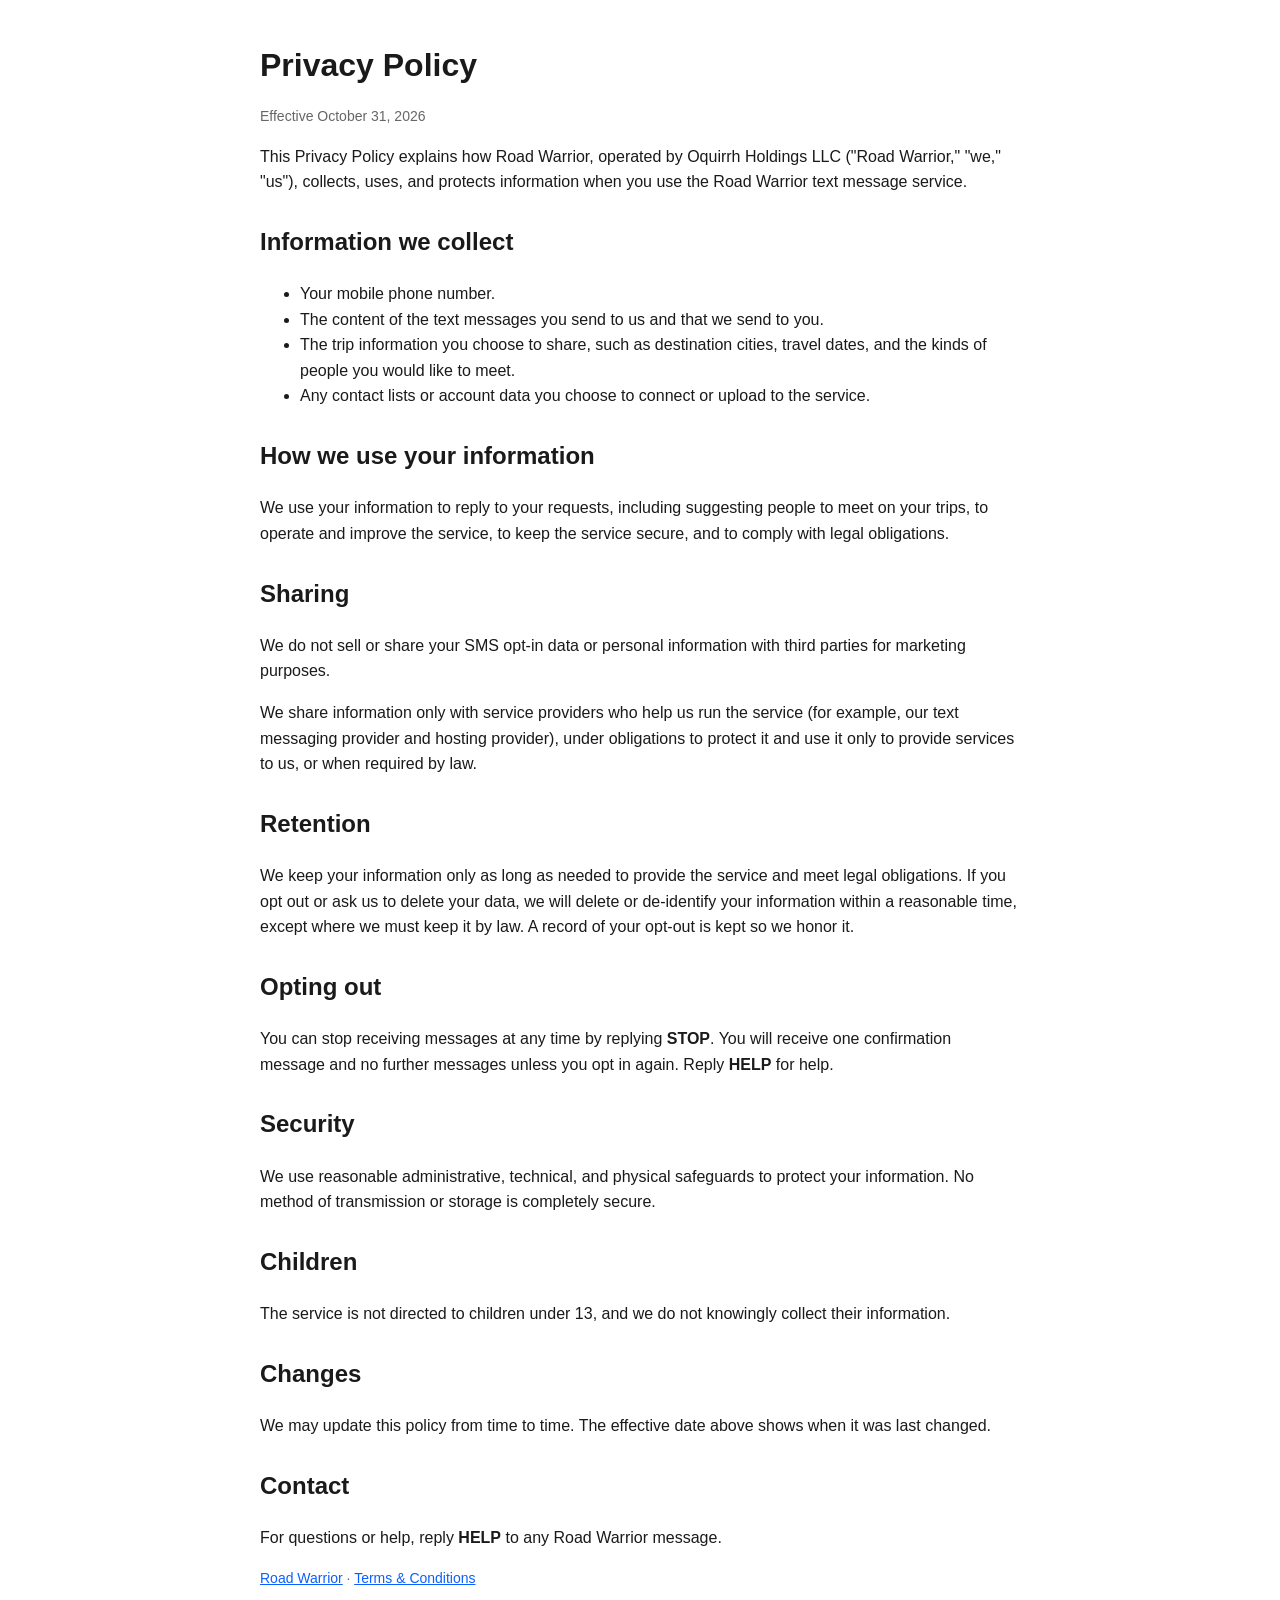
==== privacy.html @ be8b3b81 "Privacy Policy and Terms pages" ====
<!doctype html><html lang="en"><head><meta charset="utf-8"><meta name="viewport" content="width=device-width,initial-scale=1"><title>Privacy Policy</title><link rel="stylesheet" href="style.css"></head><body>
<h1>Privacy Policy</h1><p class="muted">Effective October 31, 2026</p>
<p>This Privacy Policy explains how Road Warrior, operated by Oquirrh Holdings LLC ("Road Warrior," "we," "us"), collects, uses, and protects information when you use the Road Warrior text message service.</p>
<h2>Information we collect</h2><ul>
<li>Your mobile phone number.</li>
<li>The content of the text messages you send to us and that we send to you.</li>
<li>The trip information you choose to share, such as destination cities, travel dates, and the kinds of people you would like to meet.</li>
<li>Any contact lists or account data you choose to connect or upload to the service.</li></ul>
<h2>How we use your information</h2>
<p>We use your information to reply to your requests, including suggesting people to meet on your trips, to operate and improve the service, to keep the service secure, and to comply with legal obligations.</p>
<h2>Sharing</h2>
<p>We do not sell or share your SMS opt-in data or personal information with third parties for marketing purposes.</p>
<p>We share information only with service providers who help us run the service (for example, our text messaging provider and hosting provider), under obligations to protect it and use it only to provide services to us, or when required by law.</p>
<h2>Retention</h2>
<p>We keep your information only as long as needed to provide the service and meet legal obligations. If you opt out or ask us to delete your data, we will delete or de-identify your information within a reasonable time, except where we must keep it by law. A record of your opt-out is kept so we honor it.</p>
<h2>Opting out</h2>
<p>You can stop receiving messages at any time by replying <strong>STOP</strong>. You will receive one confirmation message and no further messages unless you opt in again. Reply <strong>HELP</strong> for help.</p>
<h2>Security</h2>
<p>We use reasonable administrative, technical, and physical safeguards to protect your information. No method of transmission or storage is completely secure.</p>
<h2>Children</h2>
<p>The service is not directed to children under 13, and we do not knowingly collect their information.</p>
<h2>Changes</h2>
<p>We may update this policy from time to time. The effective date above shows when it was last changed.</p>
<h2>Contact</h2>
<p>For questions or help, reply <strong>HELP</strong> to any Road Warrior message.</p>
<p class="muted"><a href="index.html">Road Warrior</a> &middot; <a href="terms.html">Terms &amp; Conditions</a></p></body></html>
---- style.css ----
body{font-family:-apple-system,Segoe UI,Helvetica,Arial,sans-serif;max-width:760px;margin:40px auto;padding:0 20px;line-height:1.6;color:#1a1a1a}h1{margin-bottom:4px}h2{margin-top:28px}.muted{color:#666;font-size:14px}a{color:#0b5fff}
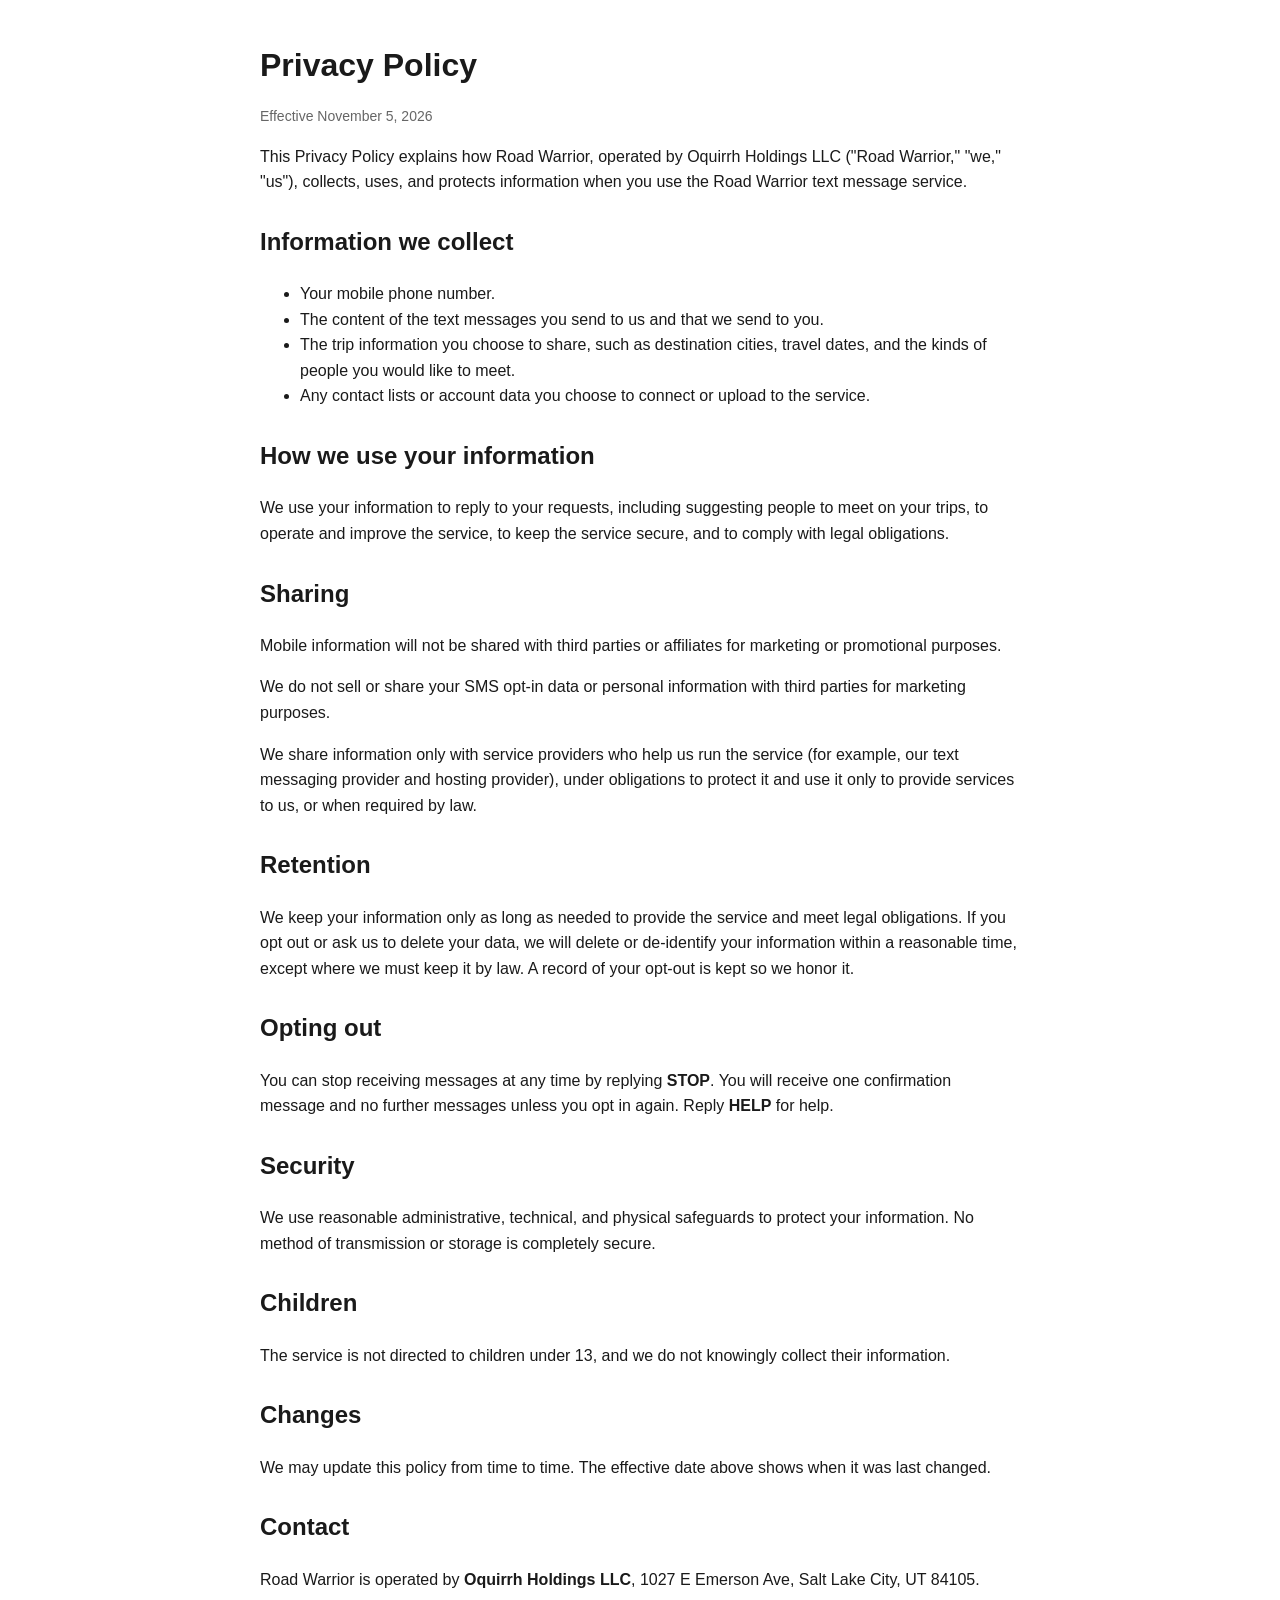
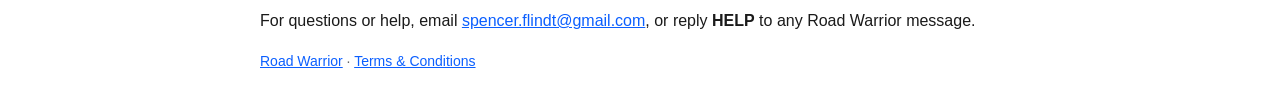
==== commit 08390a70: "Add Oquirrh contact email and mailing address for A2P Reviewers need a non-HELP business contact on " ====
--- a/privacy.html
+++ b/privacy.html
@@ -1,5 +1,5 @@
 <!doctype html><html lang="en"><head><meta charset="utf-8"><meta name="viewport" content="width=device-width,initial-scale=1"><title>Privacy Policy</title><link rel="stylesheet" href="style.css"></head><body>
-<h1>Privacy Policy</h1><p class="muted">Effective October 31, 2026</p>
+<h1>Privacy Policy</h1><p class="muted">Effective November 5, 2026</p>
 <p>This Privacy Policy explains how Road Warrior, operated by Oquirrh Holdings LLC ("Road Warrior," "we," "us"), collects, uses, and protects information when you use the Road Warrior text message service.</p>
 <h2>Information we collect</h2><ul>
 <li>Your mobile phone number.</li>
@@ -9,6 +9,7 @@
 <h2>How we use your information</h2>
 <p>We use your information to reply to your requests, including suggesting people to meet on your trips, to operate and improve the service, to keep the service secure, and to comply with legal obligations.</p>
 <h2>Sharing</h2>
+<p>Mobile information will not be shared with third parties or affiliates for marketing or promotional purposes.</p>
 <p>We do not sell or share your SMS opt-in data or personal information with third parties for marketing purposes.</p>
 <p>We share information only with service providers who help us run the service (for example, our text messaging provider and hosting provider), under obligations to protect it and use it only to provide services to us, or when required by law.</p>
 <h2>Retention</h2>
@@ -22,5 +23,6 @@
 <h2>Changes</h2>
 <p>We may update this policy from time to time. The effective date above shows when it was last changed.</p>
 <h2>Contact</h2>
-<p>For questions or help, reply <strong>HELP</strong> to any Road Warrior message.</p>
+<p>Road Warrior is operated by <strong>Oquirrh Holdings LLC</strong>, 1027 E Emerson Ave, Salt Lake City, UT 84105.</p>
+<p>For questions or help, email <a href="mailto:spencer.flindt@gmail.com">spencer.flindt@gmail.com</a>, or reply <strong>HELP</strong> to any Road Warrior message.</p>
 <p class="muted"><a href="index.html">Road Warrior</a> &middot; <a href="terms.html">Terms &amp; Conditions</a></p></body></html>
